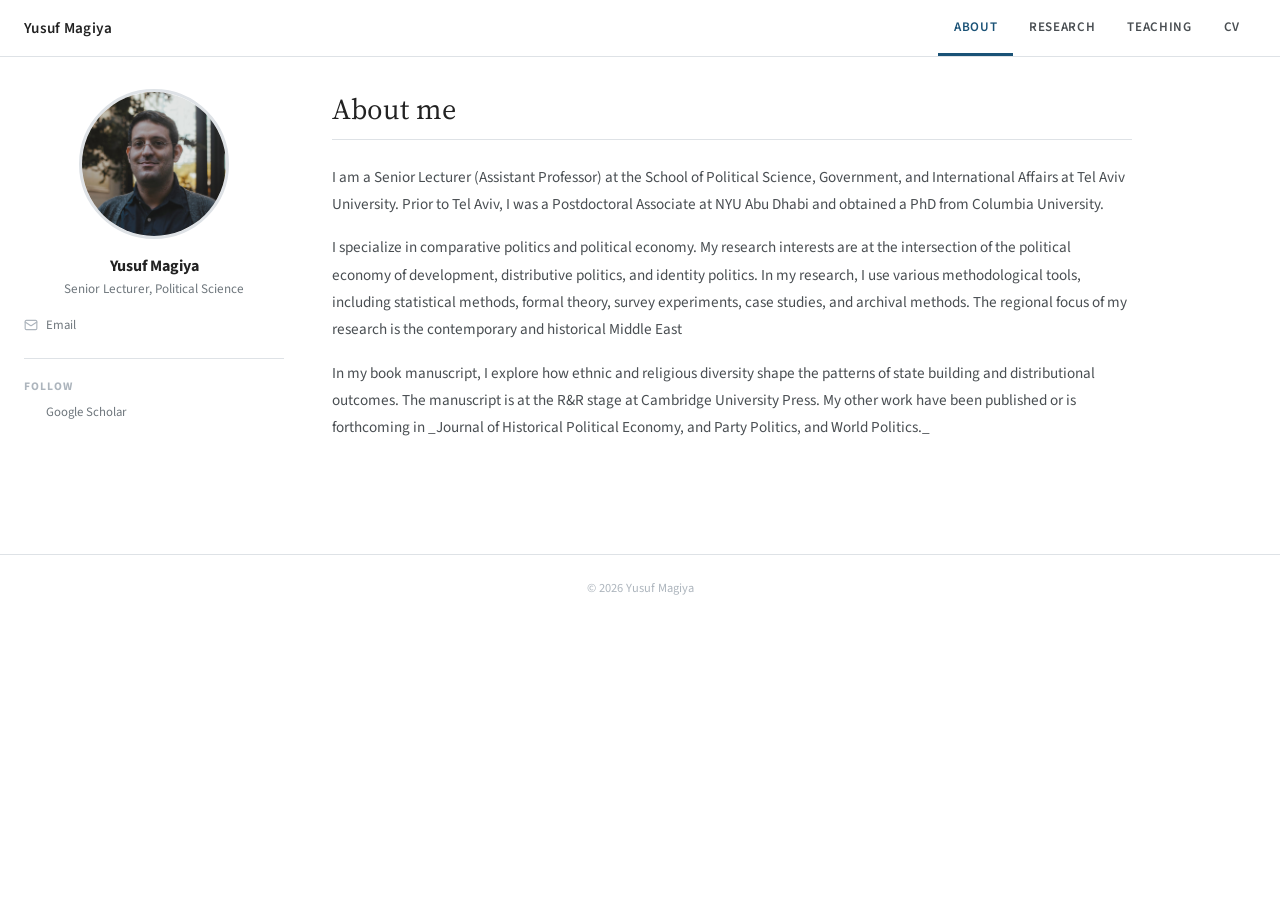
==== index.html @ bb0c9f84 "Update index.html" ====
<!DOCTYPE html>
<html lang="en">
<head>
  <meta charset="UTF-8">
  <meta name="viewport" content="width=device-width, initial-scale=1.0">
  <title>Yusuf Magiya</title>
  <link rel="preconnect" href="https://fonts.googleapis.com">
  <link href="https://fonts.googleapis.com/css2?family=Source+Serif+4:ital,wght@0,400;0,600;1,400&family=Source+Sans+3:wght@300;400;600;700&display=swap" rel="stylesheet">
  <link rel="stylesheet" href="style.css">
</head>
<body>

  <!-- TOP NAV -->
  <header class="masthead">
    <div class="masthead-inner">
      <a href="index.html" class="masthead-title">Yusuf Magiya</a>
      <nav class="masthead-nav">
        <a href="index.html" class="active">About</a>
        <a href="research.html">Research</a>
        <a href="teaching.html">Teaching</a>
        <a href="cv.html">CV</a>
      </nav>
    </div>
  </header>

  <div class="page-wrapper">

    <!-- SIDEBAR -->
    <aside class="sidebar">
      <div class="sidebar-profile">
        <div class="profile-photo">
          <!-- Replace this div with: <img src="photo.jpg" alt="Yusuf Magiya"> -->
          <img src="photo.jpg" alt="Yusuf Magiya">
        </div>
        <div class="sidebar-name">Yusuf Magiya</div>
        <div class="sidebar-role">Senior Lecturer, Political Science</div>

        <ul class="sidebar-contact">
          <li>
            <svg viewBox="0 0 24 24" fill="none" stroke="currentColor" stroke-width="2" stroke-linecap="round" stroke-linejoin="round"><rect x="2" y="4" width="20" height="16" rx="2"/><path d="m22 7-8.97 5.7a1.94 1.94 0 0 1-2.06 0L2 7"/></svg>
            <a href="mailto:ymagiya@tauex.tau.ac.il">Email</a>
          </li>
        </ul>
      </div>

      <div class="sidebar-follow">
        <div class="sidebar-follow-label">Follow</div>
        <div class="sidebar-follow-links">
  
         <a href="https://scholar.google.com/citations?user=ABC123XYZ">
  <svg ...>...</svg>
  Google Scholar
</a>
         
         
        </div>
      </div>
    </aside>

    <!-- MAIN CONTENT -->
    <main class="main-content">
      <h1>About me</h1>

      <p>I am a Senior Lecturer (Assistant Professor) at the School of Political Science, Government, and International Affairs at Tel Aviv University. Prior to Tel Aviv, I was a Postdoctoral Associate at NYU Abu Dhabi and obtained a PhD from Columbia University.</p>

      <p>I specialize in comparative politics and political economy. My research interests are at the intersection of the political economy of development, distributive politics, and identity politics. In my research, I use various methodological tools, including statistical methods, formal theory, survey experiments, case studies, and archival methods. The regional focus of my research is the contemporary and historical Middle East</p>

      <p>In my book manuscript, I explore how ethnic and religious diversity shape the patterns of state building and distributional outcomes. The manuscript is at the R&R stage at Cambridge University Press. My other work have been published or is forthcoming in _Journal of Historical Political Economy, and Party Politics, and World Politics._</p>
    </main>

  </div><!-- /page-wrapper -->

  <footer>
    <p>© 2026 Yusuf Magiya</p>
  </footer>

</body>
</html>
---- style.css ----
/* ============================================================
   YUSUF MAGIYA — Academic Website
   Inspired by: serkantadiguzel.com (Minimal Mistakes / AcademicPages)
   Layout: Top masthead nav + left sidebar + main content
   Fonts: Source Serif 4 + Source Sans 3
   ============================================================ */

*, *::before, *::after { box-sizing: border-box; margin: 0; padding: 0; }

:root {
  --white:       #ffffff;
  --page-bg:     #ffffff;
  --sidebar-bg:  #f2f3f3;
  --ink:         #222222;
  --ink-2:       #494e52;
  --ink-3:       #6f777d;
  --ink-4:       #adb5bd;
  --accent:      #1a5276;
  --accent-hover:#154360;
  --link:        #1a5276;
  --border:      #dee2e6;
  --sidebar-w:   260px;
  --content-max: 800px;
  --serif:       'Source Serif 4', 'Georgia', serif;
  --sans:        'Source Sans 3', 'Helvetica Neue', Arial, sans-serif;
}

html { font-size: 16px; scroll-behavior: smooth; }

body {
  font-family: var(--sans);
  font-weight: 400;
  color: var(--ink-2);
  background: var(--page-bg);
  -webkit-font-smoothing: antialiased;
}

a { color: var(--link); text-decoration: none; }
a:hover { text-decoration: underline; color: var(--accent-hover); }

/* ============================================================
   MASTHEAD (top nav bar)
   ============================================================ */
.masthead {
  background: var(--white);
  border-bottom: 1px solid var(--border);
  position: sticky;
  top: 0;
  z-index: 100;
}

.masthead-inner {
  max-width: 1280px;
  margin: 0 auto;
  padding: 0 1.5rem;
  height: 56px;
  display: flex;
  align-items: center;
  justify-content: space-between;
}

.masthead-title {
  font-family: var(--sans);
  font-size: 0.95rem;
  font-weight: 600;
  color: var(--ink);
  letter-spacing: 0.02em;
}
.masthead-title:hover { text-decoration: none; color: var(--ink); }

.masthead-nav {
  display: flex;
  gap: 0;
}

.masthead-nav a {
  font-size: 0.82rem;
  font-weight: 600;
  color: var(--ink-2);
  padding: 0 1rem;
  height: 56px;
  display: flex;
  align-items: center;
  border-bottom: 3px solid transparent;
  transition: color 0.15s, border-color 0.15s;
  text-transform: uppercase;
  letter-spacing: 0.05em;
}

.masthead-nav a:hover {
  color: var(--accent);
  text-decoration: none;
  border-bottom-color: var(--accent);
}

.masthead-nav a.active {
  color: var(--accent);
  border-bottom-color: var(--accent);
}

/* ============================================================
   PAGE LAYOUT: sidebar + content
   ============================================================ */
.page-wrapper {
  max-width: 1280px;
  margin: 0 auto;
  padding: 2rem 1.5rem 4rem;
  display: grid;
  grid-template-columns: var(--sidebar-w) 1fr;
  gap: 3rem;
  align-items: start;
}

/* ============================================================
   SIDEBAR
   ============================================================ */
.sidebar {
  position: sticky;
  top: 76px;
}

.sidebar-profile {
  text-align: center;
  padding-bottom: 1.5rem;
  border-bottom: 1px solid var(--border);
  margin-bottom: 1.2rem;
}

/* Photo */
.profile-photo {
  width: 150px;
  height: 150px;
  border-radius: 50%;
  margin: 0 auto 1rem;
  overflow: hidden;
  border: 3px solid var(--border);
  background: var(--sidebar-bg);
  display: flex;
  align-items: center;
  justify-content: center;
}

.profile-photo img {
  width: 100%;
  height: 100%;
  object-fit: cover;
}

.profile-photo-initials {
  font-family: var(--serif);
  font-size: 2rem;
  font-weight: 400;
  color: var(--ink-3);
}

.sidebar-name {
  font-family: var(--sans);
  font-size: 1rem;
  font-weight: 700;
  color: var(--ink);
  margin-bottom: 0.2rem;
}

.sidebar-role {
  font-size: 0.82rem;
  color: var(--ink-3);
  line-height: 1.5;
  margin-bottom: 0.1rem;
}

/* Contact list */
.sidebar-contact {
  list-style: none;
  margin-top: 1rem;
  display: flex;
  flex-direction: column;
  gap: 0.35rem;
}

.sidebar-contact li {
  display: flex;
  align-items: center;
  gap: 0.5rem;
  font-size: 0.8rem;
  color: var(--ink-3);
}

.sidebar-contact li svg {
  width: 14px;
  height: 14px;
  flex-shrink: 0;
  color: var(--ink-4);
}

.sidebar-contact li a {
  color: var(--ink-3);
  font-size: 0.8rem;
}
.sidebar-contact li a:hover { color: var(--accent); }

/* Social follow links */
.sidebar-follow {
  margin-top: 1.2rem;
}

.sidebar-follow-label {
  font-size: 0.72rem;
  font-weight: 700;
  text-transform: uppercase;
  letter-spacing: 0.08em;
  color: var(--ink-4);
  margin-bottom: 0.5rem;
}

.sidebar-follow-links {
  display: flex;
  flex-direction: column;
  gap: 0.3rem;
}

.sidebar-follow-links a {
  font-size: 0.8rem;
  color: var(--ink-3);
  display: flex;
  align-items: center;
  gap: 0.5rem;
}
.sidebar-follow-links a:hover { color: var(--accent); text-decoration: none; }
.sidebar-follow-links a svg { width: 14px; height: 14px; }

/* ============================================================
   MAIN CONTENT
   ============================================================ */
.main-content {
  min-width: 0;
  max-width: var(--content-max);
}

.main-content h1 {
  font-family: var(--serif);
  font-size: 1.8rem;
  font-weight: 400;
  color: var(--ink);
  margin-bottom: 1.5rem;
  padding-bottom: 0.6rem;
  border-bottom: 1px solid var(--border);
}

.main-content h2 {
  font-family: var(--serif);
  font-size: 1.3rem;
  font-weight: 400;
  color: var(--ink);
  margin: 2rem 0 1rem;
  padding-bottom: 0.4rem;
  border-bottom: 1px solid var(--border);
}

.main-content h3 {
  font-size: 0.95rem;
  font-weight: 700;
  color: var(--ink);
  margin: 0 0 0.2rem;
}

.main-content p {
  font-size: 0.95rem;
  line-height: 1.8;
  color: var(--ink-2);
  margin-bottom: 1rem;
}

.main-content ul {
  padding-left: 1.5rem;
  margin-bottom: 1rem;
}

.main-content ul li {
  font-size: 0.95rem;
  line-height: 1.75;
  color: var(--ink-2);
  margin-bottom: 0.25rem;
}

/* ============================================================
   RESEARCH PAGE — publication entries
   ============================================================ */
.pub-list {
  list-style: none;
  padding: 0;
}

.pub-entry {
  padding: 1.2rem 0;
  border-bottom: 1px solid var(--border);
}

.pub-entry:first-child { border-top: 1px solid var(--border); }

.pub-title {
  font-size: 0.95rem;
  font-weight: 700;
  color: var(--ink);
  margin-bottom: 0.15rem;
  line-height: 1.5;
}

.pub-venue {
  font-size: 0.88rem;
  color: var(--ink-3);
  font-style: italic;
  margin-bottom: 0.4rem;
}

.pub-venue span {
  font-style: normal;
  color: var(--ink-3);
}

.pub-status {
  display: inline-block;
  font-size: 0.72rem;
  font-weight: 600;
  text-transform: uppercase;
  letter-spacing: 0.06em;
  padding: 0.15rem 0.5rem;
  border-radius: 3px;
  margin-bottom: 0.4rem;
}

.pub-status.rr   { background: #fef9e7; color: #9a7d0a; border: 1px solid #f9e79f; }
.pub-status.ur   { background: #eaf4fb; color: #1a6fa8; border: 1px solid #aed6f1; }
.pub-status.pub  { background: #eafaf1; color: #1e8449; border: 1px solid #a9dfbf; }

.pub-abstract {
  font-size: 0.88rem;
  line-height: 1.75;
  color: var(--ink-3);
  margin: 0.5rem 0 0.6rem;
  display: none;
}

.pub-abstract.open { display: block; }

.pub-actions {
  display: flex;
  gap: 0.5rem;
  flex-wrap: wrap;
  margin-top: 0.4rem;
}

.pub-actions a, .pub-actions button {
  font-size: 0.75rem;
  font-weight: 600;
  text-transform: uppercase;
  letter-spacing: 0.05em;
  padding: 0.25rem 0.65rem;
  border-radius: 3px;
  border: 1px solid var(--border);
  background: var(--white);
  color: var(--ink-2);
  cursor: pointer;
  font-family: var(--sans);
  transition: background 0.12s, color 0.12s;
  text-decoration: none;
}

.pub-actions a:hover, .pub-actions button:hover {
  background: var(--accent);
  color: var(--white);
  border-color: var(--accent);
  text-decoration: none;
}

/* ============================================================
   TEACHING PAGE
   ============================================================ */
.teaching-block {
  margin-bottom: 2rem;
}

.teaching-block h3 {
  font-size: 1rem;
  font-weight: 700;
  color: var(--ink);
  margin-bottom: 0.6rem;
}

.course-list {
  list-style: none;
  padding: 0;
  border-top: 1px solid var(--border);
}

.course-item {
  padding: 0.85rem 0;
  border-bottom: 1px solid var(--border);
}

.course-name {
  font-size: 0.93rem;
  font-weight: 600;
  color: var(--ink);
  margin-bottom: 0.15rem;
}

.course-meta {
  font-size: 0.82rem;
  color: var(--ink-3);
  margin-bottom: 0.3rem;
}

.course-links {
  display: flex;
  gap: 0.5rem;
  margin-top: 0.3rem;
}

.course-links a {
  font-size: 0.72rem;
  font-weight: 600;
  text-transform: uppercase;
  letter-spacing: 0.05em;
  padding: 0.2rem 0.55rem;
  border-radius: 3px;
  border: 1px solid var(--border);
  color: var(--ink-2);
  background: var(--white);
  transition: background 0.12s, color 0.12s;
}
.course-links a:hover {
  background: var(--accent);
  color: var(--white);
  border-color: var(--accent);
  text-decoration: none;
}

/* ============================================================
   CV PAGE
   ============================================================ */
.cv-download-bar {
  display: flex;
  justify-content: flex-end;
  margin-bottom: 1.5rem;
}

.cv-download-btn {
  font-size: 0.82rem;
  font-weight: 600;
  color: var(--white);
  background: var(--accent);
  padding: 0.5rem 1.1rem;
  border-radius: 4px;
  transition: background 0.15s;
}
.cv-download-btn:hover {
  background: var(--accent-hover);
  text-decoration: none;
  color: var(--white);
}

.cv-section {
  margin-bottom: 2.5rem;
}

.cv-entry {
  display: grid;
  grid-template-columns: 100px 1fr;
  gap: 1rem;
  padding: 0.8rem 0;
  border-bottom: 1px solid var(--border);
  font-size: 0.9rem;
  line-height: 1.7;
}
.cv-entry:first-of-type { border-top: 1px solid var(--border); }

.cv-year {
  font-size: 0.8rem;
  color: var(--ink-4);
  padding-top: 0.15rem;
  white-space: nowrap;
}

.cv-detail strong { color: var(--ink); font-weight: 700; }
.cv-detail em { font-style: italic; }
.cv-detail { color: var(--ink-2); }

/* ============================================================
   FOOTER
   ============================================================ */
footer {
  border-top: 1px solid var(--border);
  padding: 1.5rem;
  text-align: center;
  font-size: 0.78rem;
  color: var(--ink-4);
  margin-top: 2rem;
}

footer a { color: var(--ink-4); }
footer a:hover { color: var(--accent); }

/* ============================================================
   RESPONSIVE
   ============================================================ */
@media (max-width: 760px) {
  .page-wrapper {
    grid-template-columns: 1fr;
    gap: 1.5rem;
    padding: 1.5rem 1rem 3rem;
  }

  .sidebar {
    position: static;
    border-bottom: 1px solid var(--border);
    padding-bottom: 1.5rem;
  }

  .sidebar-profile { text-align: left; display: flex; gap: 1.2rem; align-items: flex-start; }
  .profile-photo { width: 72px; height: 72px; flex-shrink: 0; margin: 0; }
  .profile-photo-initials { font-size: 1.2rem; }

  .masthead-nav a { padding: 0 0.6rem; font-size: 0.75rem; }

  .cv-entry { grid-template-columns: 1fr; gap: 0.2rem; }
  .cv-year { color: var(--ink-3); }
}
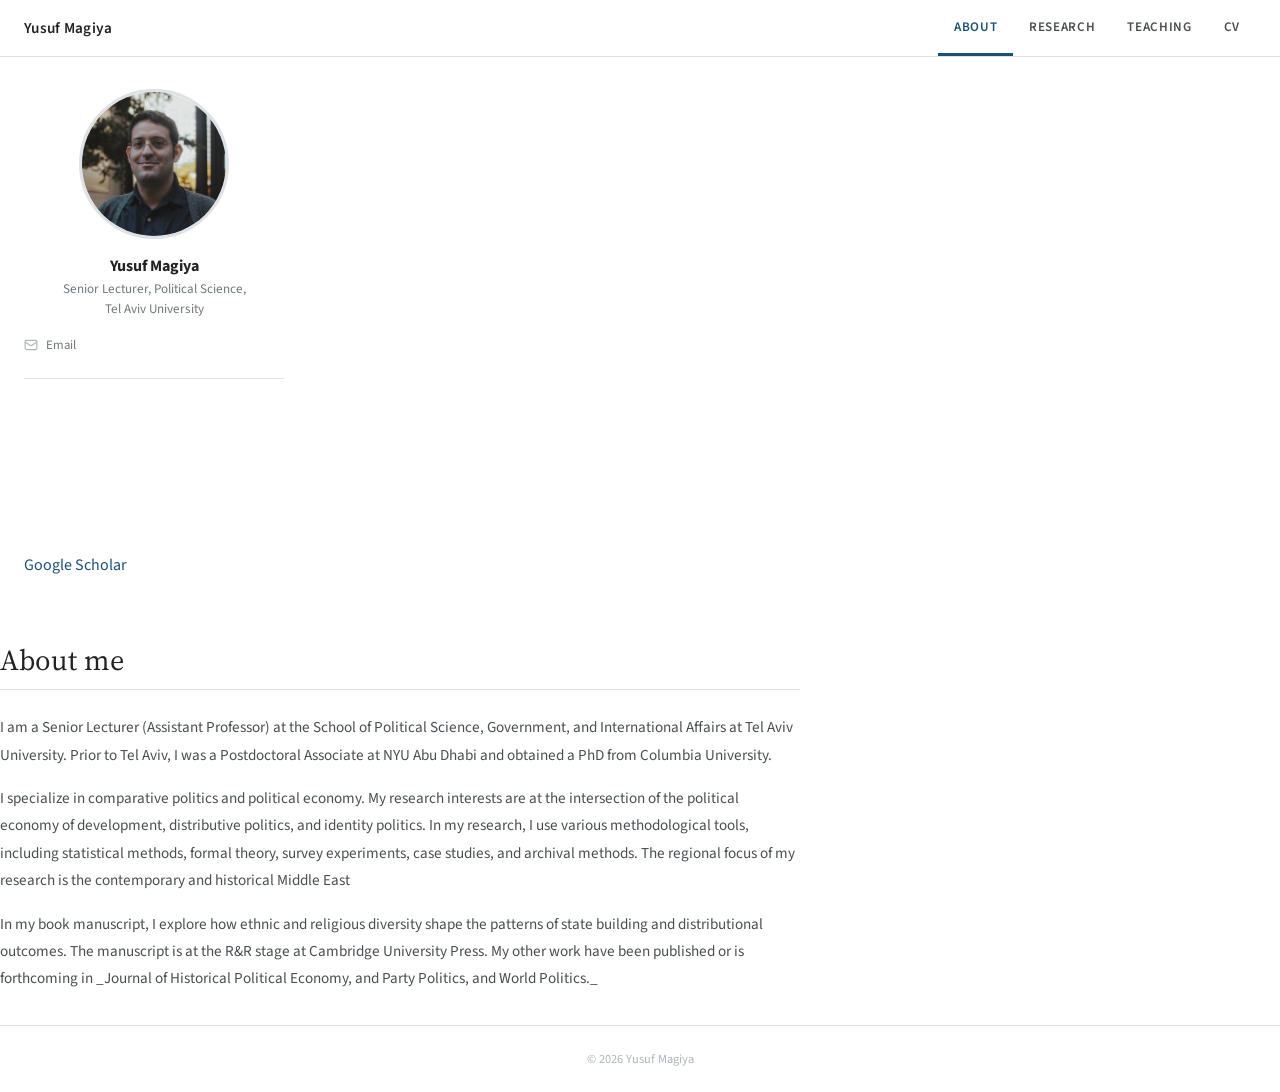
==== commit 7ec4a22f: "Update index.html" ====
--- a/index.html
+++ b/index.html
@@ -33,7 +33,7 @@
           <img src="photo.jpg" alt="Yusuf Magiya">
         </div>
         <div class="sidebar-name">Yusuf Magiya</div>
-        <div class="sidebar-role">Senior Lecturer, Political Science</div>
+        <div class="sidebar-role">Senior Lecturer, Political Science,<br>Tel Aviv University</div>
 
         <ul class="sidebar-contact">
           <li>
@@ -43,9 +43,7 @@
         </ul>
       </div>
 
-      <div class="sidebar-follow">
-        <div class="sidebar-follow-label">Follow</div>
-        <div class="sidebar-follow-links">
+ 
   
          <a href="https://scholar.google.com/citations?user=ABC123XYZ">
   <svg ...>...</svg>
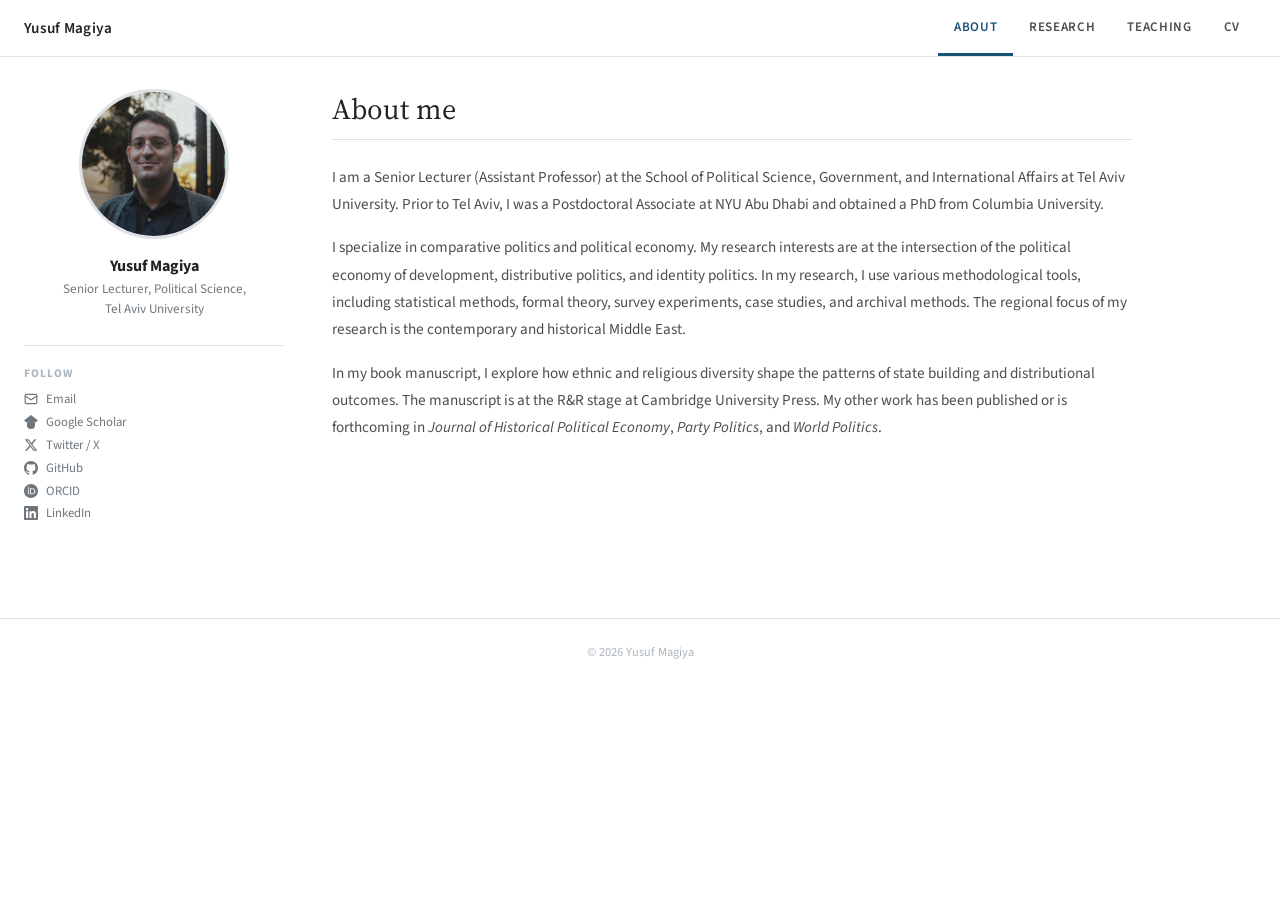
==== commit 36535d22: "Add files via upload" ====
--- a/index.html
+++ b/index.html
@@ -10,7 +10,6 @@
 </head>
 <body>
 
-  <!-- TOP NAV -->
   <header class="masthead">
     <div class="masthead-inner">
       <a href="index.html" class="masthead-title">Yusuf Magiya</a>
@@ -25,48 +24,57 @@
 
   <div class="page-wrapper">
 
-    <!-- SIDEBAR -->
     <aside class="sidebar">
       <div class="sidebar-profile">
         <div class="profile-photo">
-          <!-- Replace this div with: <img src="photo.jpg" alt="Yusuf Magiya"> -->
           <img src="photo.jpg" alt="Yusuf Magiya">
         </div>
         <div class="sidebar-name">Yusuf Magiya</div>
         <div class="sidebar-role">Senior Lecturer, Political Science,<br>Tel Aviv University</div>
-
-        <ul class="sidebar-contact">
-          <li>
-            <svg viewBox="0 0 24 24" fill="none" stroke="currentColor" stroke-width="2" stroke-linecap="round" stroke-linejoin="round"><rect x="2" y="4" width="20" height="16" rx="2"/><path d="m22 7-8.97 5.7a1.94 1.94 0 0 1-2.06 0L2 7"/></svg>
-            <a href="mailto:ymagiya@tauex.tau.ac.il">Email</a>
-          </li>
-        </ul>
       </div>
 
- 
-  
-         <a href="https://scholar.google.com/citations?user=ABC123XYZ">
-  <svg ...>...</svg>
-  Google Scholar
-</a>
-         
-         
+      <div class="sidebar-follow">
+        <div class="sidebar-follow-label">Follow</div>
+        <div class="sidebar-follow-links">
+          <a href="mailto:ymagiya@tauex.tau.ac.il">
+            <svg viewBox="0 0 24 24" fill="none" stroke="currentColor" stroke-width="2" stroke-linecap="round" stroke-linejoin="round"><rect x="2" y="4" width="20" height="16" rx="2"/><path d="m22 7-8.97 5.7a1.94 1.94 0 0 1-2.06 0L2 7"/></svg>
+            Email
+          </a>
+          <a href="https://scholar.google.com/citations?user=ABC123XYZ">
+            <svg viewBox="0 0 24 24" fill="currentColor"><path d="M12 24a7 7 0 1 1 0-14 7 7 0 0 1 0 14zm0-24L0 9.5l4.838 3.94A8 8 0 0 1 12 10a8 8 0 0 1 7.162 3.44L24 9.5z"/></svg>
+            Google Scholar
+          </a>
+          <a href="#">
+            <svg viewBox="0 0 24 24" fill="currentColor"><path d="M18.244 2.25h3.308l-7.227 8.26 8.502 11.24H16.17l-5.214-6.817L4.99 21.75H1.68l7.73-8.835L1.254 2.25H8.08l4.713 6.231zm-1.161 17.52h1.833L7.084 4.126H5.117z"/></svg>
+            Twitter / X
+          </a>
+          <a href="#">
+            <svg viewBox="0 0 24 24" fill="currentColor"><path d="M12 0C5.374 0 0 5.373 0 12c0 5.302 3.438 9.8 8.207 11.387.599.111.793-.261.793-.577v-2.234c-3.338.726-4.033-1.416-4.033-1.416-.546-1.387-1.333-1.756-1.333-1.756-1.089-.745.083-.729.083-.729 1.205.084 1.839 1.237 1.839 1.237 1.07 1.834 2.807 1.304 3.492.997.107-.775.418-1.305.762-1.604-2.665-.305-5.467-1.334-5.467-5.931 0-1.311.469-2.381 1.236-3.221-.124-.303-.535-1.524.117-3.176 0 0 1.008-.322 3.301 1.23A11.509 11.509 0 0 1 12 5.803c1.02.005 2.047.138 3.006.404 2.291-1.552 3.297-1.23 3.297-1.23.653 1.653.242 2.874.118 3.176.77.84 1.235 1.911 1.235 3.221 0 4.609-2.807 5.624-5.479 5.921.43.372.823 1.102.823 2.222v3.293c0 .319.192.694.801.576C20.566 21.797 24 17.3 24 12c0-6.627-5.373-12-12-12z"/></svg>
+            GitHub
+          </a>
+          <a href="#">
+            <svg viewBox="0 0 24 24" fill="currentColor"><path d="M12 0C5.372 0 0 5.372 0 12s5.372 12 12 12 12-5.372 12-12S18.628 0 12 0zM7.369 4.378c.525 0 .947.431.947.947s-.422.947-.947.947a.95.95 0 0 1-.947-.947c0-.525.422-.947.947-.947zm-.722 3.038h1.444v10.041H6.647V7.416zm3.562 0h3.9c3.712 0 5.344 2.653 5.344 5.025 0 2.578-2.016 5.016-5.325 5.016h-3.919V7.416zm1.444 1.303v7.444h2.297c3.272 0 3.872-2.862 3.872-3.722 0-2.016-1.284-3.722-3.872-3.722h-2.297z"/></svg>
+            ORCID
+          </a>
+          <a href="#">
+            <svg viewBox="0 0 24 24" fill="currentColor"><path d="M20.447 20.452h-3.554v-5.569c0-1.328-.027-3.037-1.852-3.037-1.853 0-2.136 1.445-2.136 2.939v5.667H9.351V9h3.414v1.561h.046c.477-.9 1.637-1.85 3.37-1.85 3.601 0 4.267 2.37 4.267 5.455v6.286zM5.337 7.433a2.062 2.062 0 0 1-2.063-2.065 2.064 2.064 0 1 1 2.063 2.065zm1.782 13.019H3.555V9h3.564v11.452zM22.225 0H1.771C.792 0 0 .774 0 1.729v20.542C0 23.227.792 24 1.771 24h20.451C23.2 24 24 23.227 24 22.271V1.729C24 .774 23.2 0 22.222 0h.003z"/></svg>
+            LinkedIn
+          </a>
         </div>
       </div>
     </aside>
 
-    <!-- MAIN CONTENT -->
     <main class="main-content">
       <h1>About me</h1>
 
       <p>I am a Senior Lecturer (Assistant Professor) at the School of Political Science, Government, and International Affairs at Tel Aviv University. Prior to Tel Aviv, I was a Postdoctoral Associate at NYU Abu Dhabi and obtained a PhD from Columbia University.</p>
 
-      <p>I specialize in comparative politics and political economy. My research interests are at the intersection of the political economy of development, distributive politics, and identity politics. In my research, I use various methodological tools, including statistical methods, formal theory, survey experiments, case studies, and archival methods. The regional focus of my research is the contemporary and historical Middle East</p>
+      <p>I specialize in comparative politics and political economy. My research interests are at the intersection of the political economy of development, distributive politics, and identity politics. In my research, I use various methodological tools, including statistical methods, formal theory, survey experiments, case studies, and archival methods. The regional focus of my research is the contemporary and historical Middle East.</p>
 
-      <p>In my book manuscript, I explore how ethnic and religious diversity shape the patterns of state building and distributional outcomes. The manuscript is at the R&R stage at Cambridge University Press. My other work have been published or is forthcoming in _Journal of Historical Political Economy, and Party Politics, and World Politics._</p>
+      <p>In my book manuscript, I explore how ethnic and religious diversity shape the patterns of state building and distributional outcomes. The manuscript is at the R&amp;R stage at Cambridge University Press. My other work has been published or is forthcoming in <em>Journal of Historical Political Economy</em>, <em>Party Politics</em>, and <em>World Politics</em>.</p>
     </main>
 
-  </div><!-- /page-wrapper -->
+  </div>
 
   <footer>
     <p>© 2026 Yusuf Magiya</p>
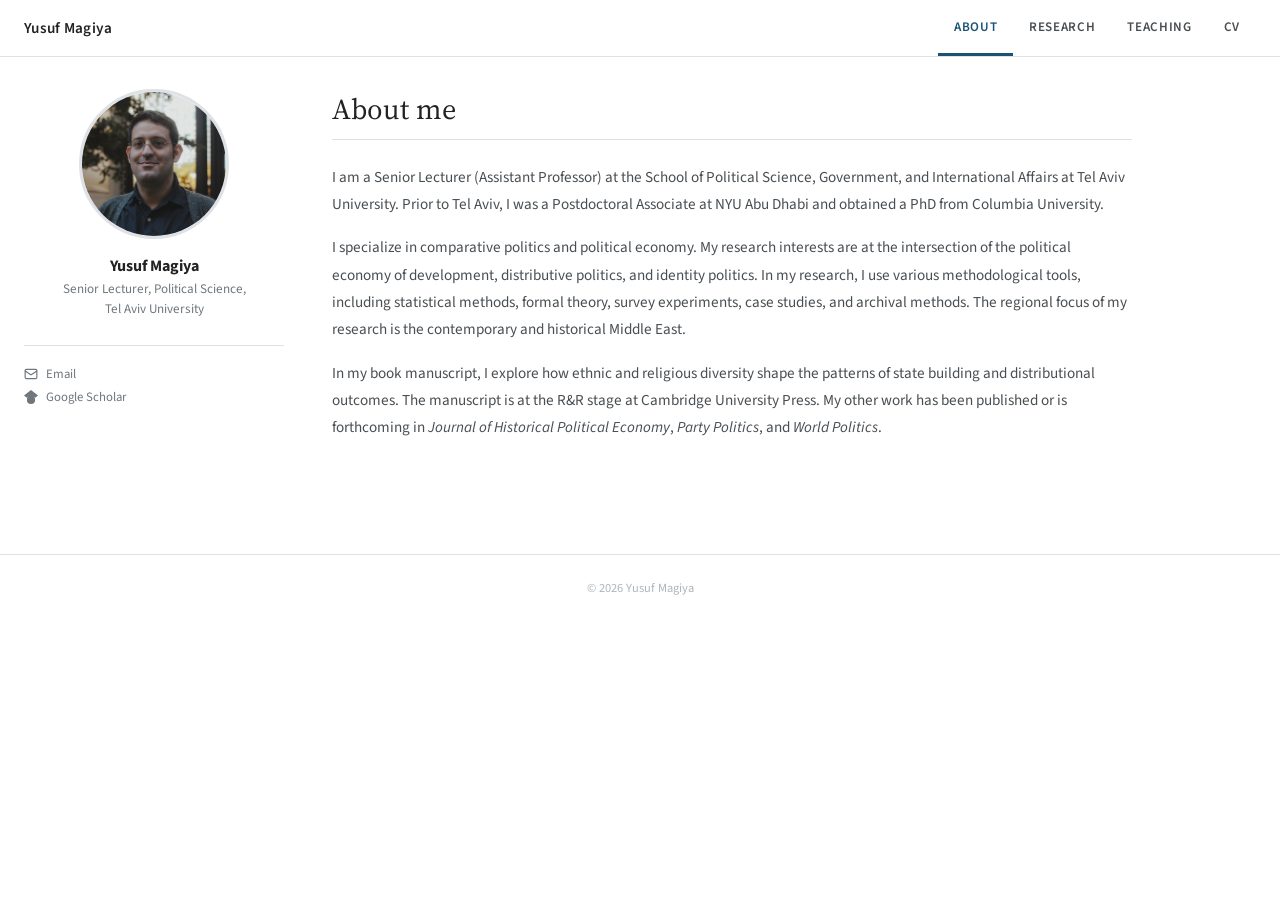
==== commit b5e741a6: "Update index.html" ====
--- a/index.html
+++ b/index.html
@@ -33,35 +33,18 @@
         <div class="sidebar-role">Senior Lecturer, Political Science,<br>Tel Aviv University</div>
       </div>
 
-      <div class="sidebar-follow">
-        <div class="sidebar-follow-label">Follow</div>
-        <div class="sidebar-follow-links">
-          <a href="mailto:ymagiya@tauex.tau.ac.il">
-            <svg viewBox="0 0 24 24" fill="none" stroke="currentColor" stroke-width="2" stroke-linecap="round" stroke-linejoin="round"><rect x="2" y="4" width="20" height="16" rx="2"/><path d="m22 7-8.97 5.7a1.94 1.94 0 0 1-2.06 0L2 7"/></svg>
-            Email
-          </a>
-          <a href="https://scholar.google.com/citations?user=ABC123XYZ">
-            <svg viewBox="0 0 24 24" fill="currentColor"><path d="M12 24a7 7 0 1 1 0-14 7 7 0 0 1 0 14zm0-24L0 9.5l4.838 3.94A8 8 0 0 1 12 10a8 8 0 0 1 7.162 3.44L24 9.5z"/></svg>
-            Google Scholar
-          </a>
-          <a href="#">
-            <svg viewBox="0 0 24 24" fill="currentColor"><path d="M18.244 2.25h3.308l-7.227 8.26 8.502 11.24H16.17l-5.214-6.817L4.99 21.75H1.68l7.73-8.835L1.254 2.25H8.08l4.713 6.231zm-1.161 17.52h1.833L7.084 4.126H5.117z"/></svg>
-            Twitter / X
-          </a>
-          <a href="#">
-            <svg viewBox="0 0 24 24" fill="currentColor"><path d="M12 0C5.374 0 0 5.373 0 12c0 5.302 3.438 9.8 8.207 11.387.599.111.793-.261.793-.577v-2.234c-3.338.726-4.033-1.416-4.033-1.416-.546-1.387-1.333-1.756-1.333-1.756-1.089-.745.083-.729.083-.729 1.205.084 1.839 1.237 1.839 1.237 1.07 1.834 2.807 1.304 3.492.997.107-.775.418-1.305.762-1.604-2.665-.305-5.467-1.334-5.467-5.931 0-1.311.469-2.381 1.236-3.221-.124-.303-.535-1.524.117-3.176 0 0 1.008-.322 3.301 1.23A11.509 11.509 0 0 1 12 5.803c1.02.005 2.047.138 3.006.404 2.291-1.552 3.297-1.23 3.297-1.23.653 1.653.242 2.874.118 3.176.77.84 1.235 1.911 1.235 3.221 0 4.609-2.807 5.624-5.479 5.921.43.372.823 1.102.823 2.222v3.293c0 .319.192.694.801.576C20.566 21.797 24 17.3 24 12c0-6.627-5.373-12-12-12z"/></svg>
-            GitHub
-          </a>
-          <a href="#">
-            <svg viewBox="0 0 24 24" fill="currentColor"><path d="M12 0C5.372 0 0 5.372 0 12s5.372 12 12 12 12-5.372 12-12S18.628 0 12 0zM7.369 4.378c.525 0 .947.431.947.947s-.422.947-.947.947a.95.95 0 0 1-.947-.947c0-.525.422-.947.947-.947zm-.722 3.038h1.444v10.041H6.647V7.416zm3.562 0h3.9c3.712 0 5.344 2.653 5.344 5.025 0 2.578-2.016 5.016-5.325 5.016h-3.919V7.416zm1.444 1.303v7.444h2.297c3.272 0 3.872-2.862 3.872-3.722 0-2.016-1.284-3.722-3.872-3.722h-2.297z"/></svg>
-            ORCID
-          </a>
-          <a href="#">
-            <svg viewBox="0 0 24 24" fill="currentColor"><path d="M20.447 20.452h-3.554v-5.569c0-1.328-.027-3.037-1.852-3.037-1.853 0-2.136 1.445-2.136 2.939v5.667H9.351V9h3.414v1.561h.046c.477-.9 1.637-1.85 3.37-1.85 3.601 0 4.267 2.37 4.267 5.455v6.286zM5.337 7.433a2.062 2.062 0 0 1-2.063-2.065 2.064 2.064 0 1 1 2.063 2.065zm1.782 13.019H3.555V9h3.564v11.452zM22.225 0H1.771C.792 0 0 .774 0 1.729v20.542C0 23.227.792 24 1.771 24h20.451C23.2 24 24 23.227 24 22.271V1.729C24 .774 23.2 0 22.222 0h.003z"/></svg>
-            LinkedIn
-          </a>
-        </div>
-      </div>
+    <div class="sidebar-follow">
+  <div class="sidebar-follow-links">
+    <a href="mailto:ymagiya@tauex.tau.ac.il">
+      <svg viewBox="0 0 24 24" fill="none" stroke="currentColor" stroke-width="2" stroke-linecap="round" stroke-linejoin="round"><rect x="2" y="4" width="20" height="16" rx="2"/><path d="m22 7-8.97 5.7a1.94 1.94 0 0 1-2.06 0L2 7"/></svg>
+      Email
+    </a>
+    <a href="https://scholar.google.com/citations?user=ABC123XYZ">
+      <svg viewBox="0 0 24 24" fill="currentColor"><path d="M12 24a7 7 0 1 1 0-14 7 7 0 0 1 0 14zm0-24L0 9.5l4.838 3.94A8 8 0 0 1 12 10a8 8 0 0 1 7.162 3.44L24 9.5z"/></svg>
+      Google Scholar
+    </a>
+  </div>
+</div>
     </aside>
 
     <main class="main-content">
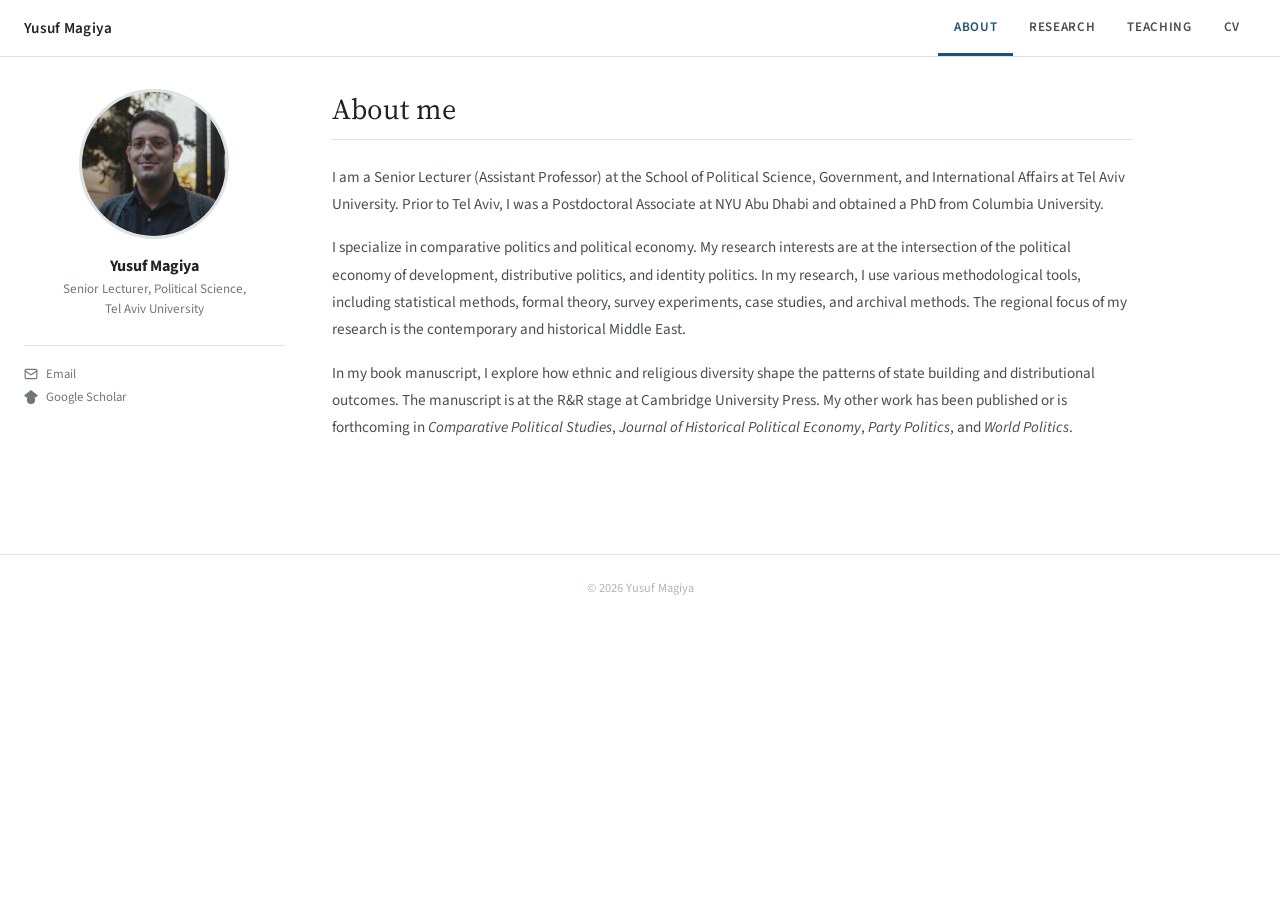
==== commit 45f21b6b: "Update index.html" ====
--- a/index.html
+++ b/index.html
@@ -39,7 +39,7 @@
       <svg viewBox="0 0 24 24" fill="none" stroke="currentColor" stroke-width="2" stroke-linecap="round" stroke-linejoin="round"><rect x="2" y="4" width="20" height="16" rx="2"/><path d="m22 7-8.97 5.7a1.94 1.94 0 0 1-2.06 0L2 7"/></svg>
       Email
     </a>
-    <a href="https://scholar.google.com/citations?user=ABC123XYZ">
+    <a href="https://scholar.google.com/citations?user=6HzK0tsAAAAJ&hl=en&oi=ao">
       <svg viewBox="0 0 24 24" fill="currentColor"><path d="M12 24a7 7 0 1 1 0-14 7 7 0 0 1 0 14zm0-24L0 9.5l4.838 3.94A8 8 0 0 1 12 10a8 8 0 0 1 7.162 3.44L24 9.5z"/></svg>
       Google Scholar
     </a>
@@ -54,7 +54,7 @@
 
       <p>I specialize in comparative politics and political economy. My research interests are at the intersection of the political economy of development, distributive politics, and identity politics. In my research, I use various methodological tools, including statistical methods, formal theory, survey experiments, case studies, and archival methods. The regional focus of my research is the contemporary and historical Middle East.</p>
 
-      <p>In my book manuscript, I explore how ethnic and religious diversity shape the patterns of state building and distributional outcomes. The manuscript is at the R&amp;R stage at Cambridge University Press. My other work has been published or is forthcoming in <em>Journal of Historical Political Economy</em>, <em>Party Politics</em>, and <em>World Politics</em>.</p>
+      <p>In my book manuscript, I explore how ethnic and religious diversity shape the patterns of state building and distributional outcomes. The manuscript is at the R&amp;R stage at Cambridge University Press. My other work has been published or is forthcoming in <em>Comparative Political Studies</em>, <em>Journal of Historical Political Economy</em>, <em>Party Politics</em>, and <em>World Politics</em>.</p>
     </main>
 
   </div>
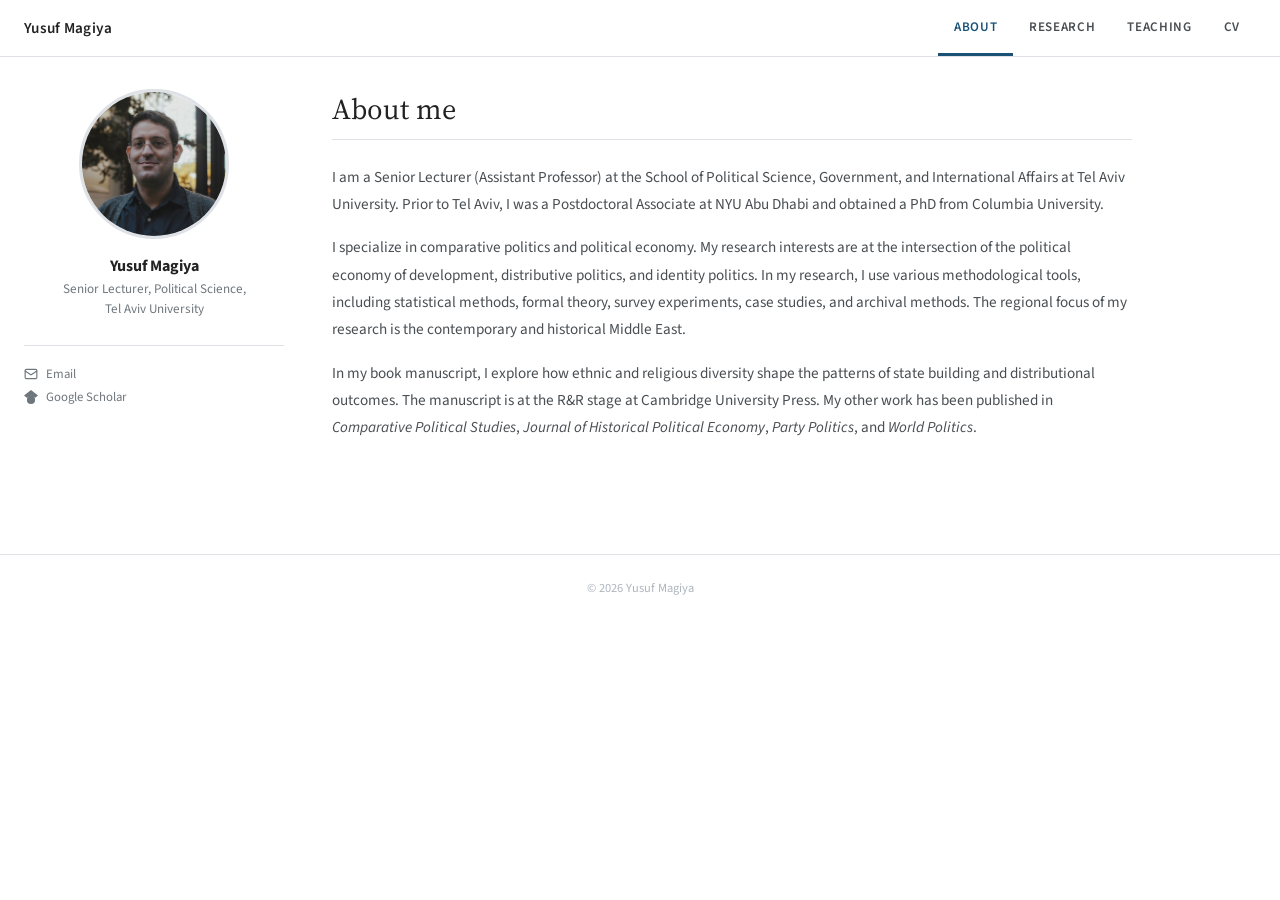
==== commit bdcc9d91: "Update index.html" ====
--- a/index.html
+++ b/index.html
@@ -39,7 +39,7 @@
       <svg viewBox="0 0 24 24" fill="none" stroke="currentColor" stroke-width="2" stroke-linecap="round" stroke-linejoin="round"><rect x="2" y="4" width="20" height="16" rx="2"/><path d="m22 7-8.97 5.7a1.94 1.94 0 0 1-2.06 0L2 7"/></svg>
       Email
     </a>
-    <a href="https://scholar.google.com/citations?user=6HzK0tsAAAAJ&hl=en&oi=ao">
+    <a href="https://scholar.google.com/citations?user=6HzK0tsAAAAJ&hl=en&oi=ao" target="_blank">
       <svg viewBox="0 0 24 24" fill="currentColor"><path d="M12 24a7 7 0 1 1 0-14 7 7 0 0 1 0 14zm0-24L0 9.5l4.838 3.94A8 8 0 0 1 12 10a8 8 0 0 1 7.162 3.44L24 9.5z"/></svg>
       Google Scholar
     </a>
@@ -54,7 +54,7 @@
 
       <p>I specialize in comparative politics and political economy. My research interests are at the intersection of the political economy of development, distributive politics, and identity politics. In my research, I use various methodological tools, including statistical methods, formal theory, survey experiments, case studies, and archival methods. The regional focus of my research is the contemporary and historical Middle East.</p>
 
-      <p>In my book manuscript, I explore how ethnic and religious diversity shape the patterns of state building and distributional outcomes. The manuscript is at the R&amp;R stage at Cambridge University Press. My other work has been published or is forthcoming in <em>Comparative Political Studies</em>, <em>Journal of Historical Political Economy</em>, <em>Party Politics</em>, and <em>World Politics</em>.</p>
+      <p>In my book manuscript, I explore how ethnic and religious diversity shape the patterns of state building and distributional outcomes. The manuscript is at the R&amp;R stage at Cambridge University Press. My other work has been published in <em>Comparative Political Studies</em>, <em>Journal of Historical Political Economy</em>, <em>Party Politics</em>, and <em>World Politics</em>.</p>
     </main>
 
   </div>
--- a/style.css
+++ b/style.css
@@ -497,8 +497,18 @@
   margin-top: 2rem;
 }
 
+
 footer a { color: var(--ink-4); }
 footer a:hover { color: var(--accent); }
+
+
+.no-lines .course-item {
+  border-bottom: none;
+  padding: 0.3rem 0;
+}
+.no-lines .course-list {
+  border-top: none;
+}
 
 /* ============================================================
    RESPONSIVE
